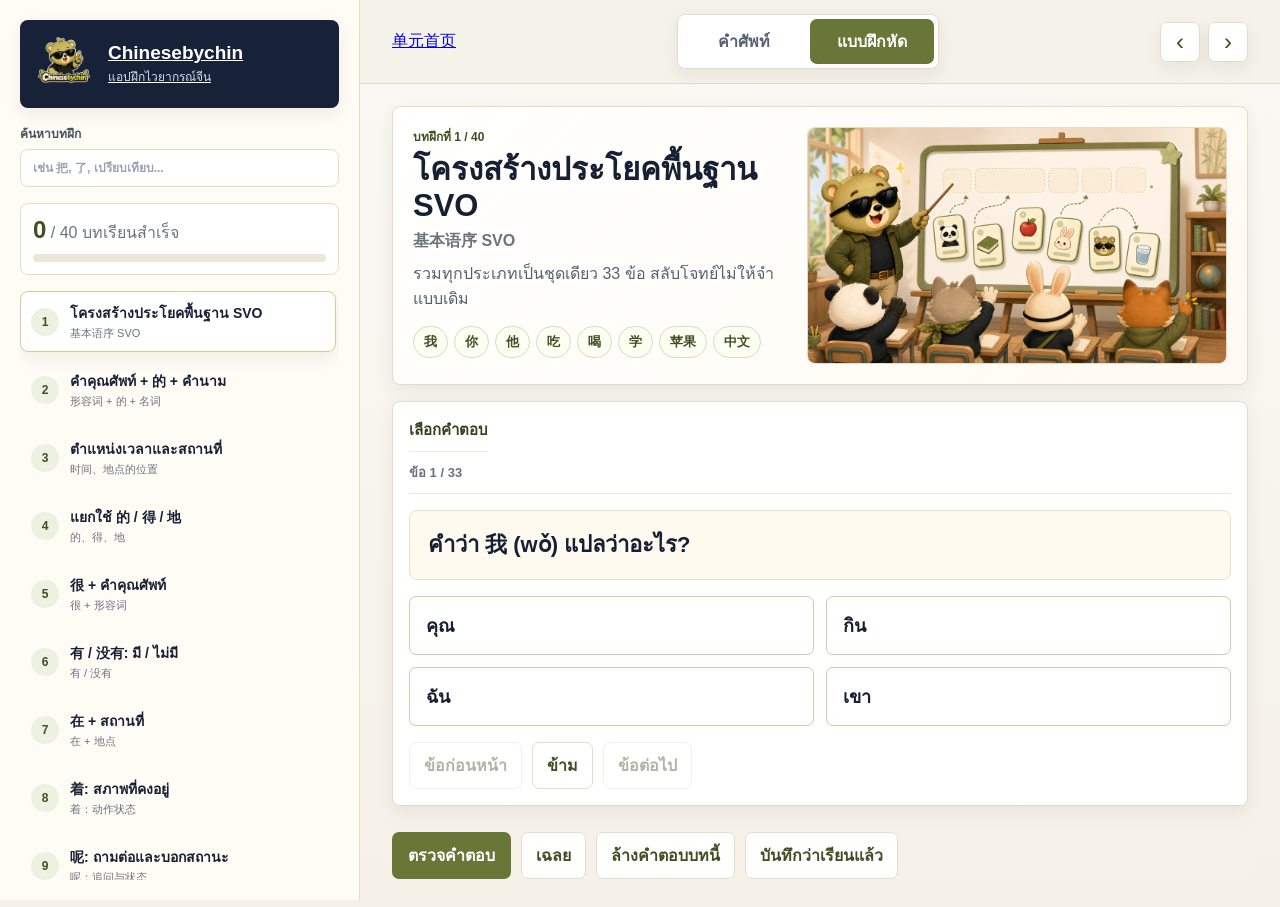
==== app.html @ 735b0dc2 "Add practice app page" ====
<!doctype html>
<html lang="th">
  <head>
    <meta charset="utf-8" />
    <meta name="viewport" content="width=device-width, initial-scale=1" />
    <title>Chinesebychin Practice App</title>
    <link rel="icon" href="data:," />
    <link rel="stylesheet" href="./styles.css" />
  </head>
  <body>
    <div class="app-shell">
      <aside class="sidebar">
        <a class="brand" href="./index.html">
          <img class="brand-logo" src="./assets/logo.png" alt="Chinesebychin logo" />
          <div>
            <h1>Chinesebychin</h1>
            <p>แอปฝึกไวยากรณ์จีน</p>
          </div>
        </a>

        <label class="search-box">
          <span>ค้นหาบทฝึก</span>
          <input id="searchInput" type="search" placeholder="เช่น 把, 了, เปรียบเทียบ..." />
        </label>

        <label class="mobile-unit-select">
          <span>เลือกไวยากรณ์</span>
          <select id="unitSelect" aria-label="เลือกบทไวยากรณ์"></select>
        </label>

        <div class="progress-panel">
          <div>
            <strong id="doneCount">0</strong>
            <span>/ 40 บทเรียนสำเร็จ</span>
          </div>
          <div class="progress-bar" aria-hidden="true">
            <span id="progressFill"></span>
          </div>
        </div>

        <nav id="unitList" class="unit-list" aria-label="รายการบทฝึก"></nav>
      </aside>

      <main class="workspace">
        <header class="topbar">
          <a class="home-link" href="./index.html">单元首页</a>
          <div class="tabs" role="tablist" aria-label="โหมดฝึก">
            <button class="tab" data-view="vocab" type="button">คำศัพท์</button>
            <button class="tab is-active" data-view="practice" type="button">แบบฝึกหัด</button>
          </div>
          <div class="toolbar">
            <button id="prevBtn" class="icon-btn" type="button" title="บทก่อนหน้า">‹</button>
            <button id="nextBtn" class="icon-btn" type="button" title="บทถัดไป">›</button>
          </div>
        </header>

        <section id="practiceView" class="view is-active" aria-label="แบบฝึกหัด">
          <div class="practice-hero">
            <div>
              <p id="unitNumber" class="eyebrow"></p>
              <h2 id="practiceTitle"></h2>
              <p id="unitChineseTitle" class="chinese-title"></p>
              <p id="practiceSubtitle" class="lesson-lead"></p>
              <div id="wordChips" class="chips"></div>
            </div>
            <img class="banner-image" src="./assets/practice-banner.png?v=20260605-1713" alt="Chinese practice illustration" />
          </div>

          <div id="practiceList" class="practice-list"></div>
          <div class="practice-actions">
            <button id="checkBtn" class="primary-btn" type="button">ตรวจคำตอบ</button>
            <button id="showAnswersBtn" class="secondary-btn" type="button">เฉลย</button>
            <button id="resetBtn" class="secondary-btn" type="button">ล้างคำตอบบทนี้</button>
            <button id="markDoneBtn" class="secondary-btn" type="button">บันทึกว่าเรียนแล้ว</button>
          </div>
        </section>

        <section id="vocabView" class="view" aria-label="คำศัพท์">
          <div class="vocab-head">
            <div>
              <p class="eyebrow">คำศัพท์ใหม่ประจำบท</p>
              <h2 id="vocabTitle"></h2>
              <p id="vocabSubtitle" class="lesson-lead"></p>
            </div>
            <img class="practice-character" src="./assets/characters.png" alt="Chinesebychin characters" />
          </div>
          <div id="vocabList" class="vocab-list"></div>
        </section>
      </main>
    </div>

    <script src="./data.js"></script>
    <script src="./app.js"></script>
  </body>
</html>
---- styles.css ----
:root {
  --ink: #172033;
  --muted: #6b7280;
  --line: #e4dccb;
  --soft-line: #efe8d9;
  --page: #f5f1e8;
  --panel: #ffffff;
  --olive: #687638;
  --olive-dark: #424d24;
  --olive-soft: #eef4dc;
  --gold: #c4932d;
  --cream: #fffaf0;
  --red: #b42318;
  --blue: #2861a8;
  --shadow-sm: 0 6px 18px rgba(43, 35, 18, 0.07);
  --shadow-md: 0 18px 42px rgba(43, 35, 18, 0.12);
}

* {
  box-sizing: border-box;
}

body {
  margin: 0;
  background:
    linear-gradient(180deg, rgba(255, 255, 255, 0.55), rgba(245, 241, 232, 0.4)),
    var(--page);
  color: var(--ink);
  font-family: Arial, "Noto Sans Thai", "PingFang SC", "Hiragino Sans GB", sans-serif;
}

button,
input,
select {
  font: inherit;
}

.app-shell {
  min-height: 100vh;
  display: grid;
  grid-template-columns: 310px minmax(0, 1fr);
}

.sidebar {
  height: 100vh;
  position: sticky;
  top: 0;
  display: flex;
  flex-direction: column;
  gap: 14px;
  padding: 16px;
  background: rgba(255, 252, 245, 0.96);
  border-right: 1px solid var(--line);
  color: var(--ink);
}

.brand {
  display: flex;
  align-items: center;
  gap: 12px;
  padding: 10px;
  border-radius: 8px;
  background: #172238;
  color: white;
  box-shadow: var(--shadow-sm);
}

.brand-logo {
  width: 56px;
  height: 56px;
  object-fit: cover;
  border-radius: 8px;
}

.brand h1 {
  margin: 0;
  font-size: 19px;
}

.brand p {
  margin: 3px 0 0;
  color: #d6dfed;
  font-size: 12px;
}

.search-box {
  display: grid;
  gap: 6px;
  color: #46505f;
  font-size: 12px;
  font-weight: 800;
}

.search-box input {
  width: 100%;
  border: 1px solid var(--line);
  border-radius: 8px;
  background: white;
  color: var(--ink);
  padding: 11px 12px;
  outline: none;
}

.search-box input:focus {
  border-color: var(--olive);
  box-shadow: 0 0 0 3px rgba(104, 118, 56, 0.16);
}

.search-box input::placeholder {
  color: #9aa3b2;
}

.mobile-unit-select {
  display: none;
}

.mobile-unit-select span {
  color: #46505f;
  font-size: 12px;
  font-weight: 800;
}

.mobile-unit-select select {
  width: 100%;
  min-height: 46px;
  border: 1px solid var(--line);
  border-radius: 8px;
  background: white;
  color: var(--ink);
  padding: 10px 38px 10px 12px;
  outline: none;
}

.mobile-unit-select select:focus {
  border-color: var(--olive);
  box-shadow: 0 0 0 3px rgba(104, 118, 56, 0.16);
}

.progress-panel {
  display: grid;
  gap: 9px;
  padding: 12px;
  border: 1px solid var(--line);
  border-radius: 8px;
  background: white;
}

.progress-panel strong {
  color: var(--olive-dark);
  font-size: 24px;
}

.progress-panel span {
  color: var(--muted);
}

.progress-bar {
  height: 8px;
  overflow: hidden;
  border-radius: 999px;
  background: #ece6d8;
}

.progress-bar span {
  display: block;
  width: 0%;
  height: 100%;
  background: linear-gradient(90deg, var(--olive), var(--gold));
  transition: width 180ms ease;
}

.unit-list {
  min-height: 0;
  overflow: auto;
  display: grid;
  gap: 7px;
  padding-right: 3px;
}

.unit-btn {
  width: 100%;
  display: grid;
  grid-template-columns: 30px minmax(0, 1fr) auto;
  align-items: center;
  gap: 9px;
  border: 1px solid transparent;
  border-radius: 8px;
  background: transparent;
  color: var(--ink);
  padding: 10px;
  text-align: left;
  cursor: pointer;
}

.unit-btn:hover {
  background: #f3efdf;
}

.unit-btn.is-active {
  border-color: #d8c99f;
  background: white;
  box-shadow: var(--shadow-sm);
}

.unit-btn .num {
  width: 28px;
  height: 28px;
  display: grid;
  place-items: center;
  border-radius: 50%;
  background: #edf1e2;
  color: var(--olive-dark);
  font-size: 12px;
  font-weight: 900;
}

.unit-btn .title {
  min-width: 0;
  display: grid;
  gap: 2px;
}

.unit-btn .title strong,
.unit-btn .title small {
  min-width: 0;
  overflow: hidden;
  text-overflow: ellipsis;
  white-space: nowrap;
}

.unit-btn .title strong {
  font-size: 14px;
}

.unit-btn .title small {
  color: var(--muted);
  font-size: 11px;
}

.unit-btn .done {
  color: var(--olive);
  font-weight: 900;
}

.workspace {
  min-width: 0;
  padding: 22px;
}

.topbar {
  position: sticky;
  top: 0;
  z-index: 3;
  display: flex;
  justify-content: space-between;
  gap: 12px;
  align-items: center;
  margin: -22px -22px 20px;
  padding: 14px 22px;
  border-bottom: 1px solid var(--line);
  background: rgba(245, 241, 232, 0.92);
  backdrop-filter: blur(10px);
}

.tabs {
  display: flex;
  gap: 4px;
  padding: 4px;
  border: 1px solid var(--line);
  border-radius: 8px;
  background: white;
  box-shadow: var(--shadow-sm);
}

.tab,
.icon-btn,
.primary-btn,
.secondary-btn,
.token,
.choice-btn {
  border: 0;
  border-radius: 7px;
  cursor: pointer;
}

.tab {
  min-width: 124px;
  padding: 10px 13px;
  background: transparent;
  color: #556070;
  font-weight: 800;
}

.tab.is-active {
  background: var(--olive);
  color: white;
}

.toolbar {
  display: flex;
  gap: 8px;
}

.icon-btn {
  width: 40px;
  height: 40px;
  background: white;
  color: var(--olive-dark);
  border: 1px solid var(--line);
  font-size: 24px;
  box-shadow: var(--shadow-sm);
}

.view {
  display: none;
  max-width: 1180px;
  margin: 0 auto;
}

.view.is-active {
  display: block;
}

.practice-hero,
.drag-head,
.vocab-head,
.practice-card,
.drag-card,
.vocab-card {
  border: 1px solid var(--line);
  border-radius: 8px;
  background: var(--panel);
  box-shadow: var(--shadow-sm);
}

.practice-hero {
  display: grid;
  grid-template-columns: minmax(0, 1fr) 340px;
  gap: 20px;
  align-items: stretch;
  margin-bottom: 16px;
  padding: 18px;
  overflow: hidden;
  background:
    linear-gradient(135deg, rgba(255, 255, 255, 0.98), rgba(255, 250, 240, 0.92)),
    white;
}

.banner-image {
  width: 100%;
  height: 100%;
  min-height: 188px;
  object-fit: cover;
  border-radius: 8px;
  border: 1px solid #e4dcc9;
}

.drag-head,
.vocab-head {
  display: grid;
  grid-template-columns: minmax(0, 1fr) 118px;
  gap: 16px;
  align-items: center;
  margin-bottom: 16px;
  padding: 18px;
}

.practice-character {
  width: 118px;
  height: 118px;
  object-fit: cover;
  object-position: center 24%;
  border-radius: 8px;
  border: 1px solid var(--line);
}

.eyebrow {
  margin: 0 0 6px;
  color: var(--olive-dark);
  font-size: 12px;
  font-weight: 900;
}

h2 {
  margin: 0;
  font-size: 31px;
  line-height: 1.15;
}

h3 {
  margin: 0 0 10px;
  font-size: 15px;
  color: #354222;
}

.chinese-title {
  margin: 8px 0 0;
  color: var(--muted);
  font-weight: 800;
}

.lesson-lead {
  max-width: 760px;
  margin: 10px 0 0;
  color: #536070;
  line-height: 1.55;
}

.chips {
  display: flex;
  flex-wrap: wrap;
  gap: 6px;
  margin-top: 14px;
}

.chip {
  border: 1px solid #d6dfbd;
  border-radius: 999px;
  background: #fbfff1;
  color: var(--olive-dark);
  padding: 6px 10px;
  font-size: 13px;
  font-weight: 900;
}

.practice-list,
.drag-list,
.vocab-list {
  display: grid;
  gap: 14px;
}

.practice-card,
.drag-card {
  padding: 16px;
}

.practice-card h3,
.drag-card h3 {
  padding-bottom: 9px;
  border-bottom: 1px solid var(--soft-line);
}

.question-group {
  display: grid;
  gap: 11px;
}

.question-row,
.choice-row {
  display: grid;
  grid-template-columns: minmax(0, 1fr) minmax(220px, 0.78fr) 76px;
  gap: 10px;
  align-items: center;
}

.question-row label,
.choice-row label {
  line-height: 1.35;
}

.question-row input {
  min-width: 0;
  border: 1px solid var(--line);
  border-radius: 7px;
  padding: 11px;
  background: #fff;
}

.question-row input:focus {
  outline: none;
  border-color: var(--olive);
  box-shadow: 0 0 0 3px rgba(104, 118, 56, 0.16);
}

.choice-options {
  display: flex;
  flex-wrap: wrap;
  gap: 8px;
}

.choice-quiz {
  display: grid;
  gap: 16px;
  min-height: 430px;
  align-content: start;
}

.choice-quiz-top {
  display: flex;
  justify-content: space-between;
  gap: 16px;
  align-items: flex-start;
  padding-bottom: 10px;
  border-bottom: 1px solid var(--soft-line);
}

.choice-count {
  margin: 0;
  color: var(--muted);
  font-size: 13px;
  font-weight: 800;
}

.choice-question {
  padding: 18px;
  border-radius: 8px;
  background: var(--cream);
  border: 1px solid #eadfca;
  font-size: 22px;
  font-weight: 900;
  line-height: 1.45;
}

.choice-options-stacked {
  display: grid;
  grid-template-columns: repeat(2, minmax(0, 1fr));
  gap: 12px;
}

.choice-options-stacked .choice-btn {
  min-height: 56px;
  justify-content: flex-start;
  text-align: left;
  padding: 14px 16px;
  font-size: 18px;
}

.input-quiz input {
  width: 100%;
  min-height: 54px;
  border: 1px solid var(--line);
  border-radius: 7px;
  padding: 12px 14px;
  background: #fff;
  font-size: 18px;
}

.input-quiz input:focus {
  outline: none;
  border-color: var(--olive);
  box-shadow: 0 0 0 3px rgba(104, 118, 56, 0.16);
}

.input-tools {
  display: flex;
  flex-wrap: wrap;
  gap: 10px;
  align-items: center;
}

.hint-text,
.feedback-text {
  display: none;
  margin: 0;
  border-radius: 7px;
  padding: 10px 12px;
  font-size: 14px;
  line-height: 1.45;
}

.hint-text.is-visible,
.feedback-text.is-visible {
  display: block;
}

.hint-text {
  border: 1px solid #d8c99f;
  background: #fffaf0;
  color: #6f4d0b;
}

.feedback-text.ok {
  border: 1px solid #bddfc5;
  background: #e8f5e9;
  color: #1f7a38;
}

.feedback-text.no {
  border: 1px solid #f0c4c0;
  background: #fff1f0;
  color: var(--red);
}

.choice-pager {
  display: flex;
  flex-wrap: wrap;
  gap: 10px;
}

.choice-pager button:disabled {
  opacity: 0.42;
  cursor: not-allowed;
}

.choice-btn {
  display: flex;
  align-items: center;
  min-height: 38px;
  padding: 8px 12px;
  border: 1px solid #d4c8aa;
  background: white;
  color: var(--ink);
  font-weight: 800;
}

.choice-btn:hover {
  background: #fffaf0;
}

.choice-btn.is-selected {
  background: var(--olive-soft);
  border-color: var(--olive);
  color: var(--olive-dark);
  box-shadow: inset 0 0 0 2px rgba(104, 118, 56, 0.2);
}

.result,
.drag-result {
  min-height: 30px;
  display: grid;
  place-items: center;
  border-radius: 7px;
  font-size: 12px;
  font-weight: 900;
}

.result.ok,
.drag-result.ok {
  background: #e8f5e9;
  color: #1f7a38;
  padding: 4px 10px;
}

.result.no,
.drag-result.no {
  background: #fff1f0;
  color: var(--red);
  padding: 4px 10px;
}

.answer {
  display: none;
  grid-column: 2 / -1;
  color: #8b6418;
  font-size: 13px;
}

.answer.is-visible {
  display: block;
}

.practice-actions {
  position: sticky;
  bottom: 0;
  display: flex;
  flex-wrap: wrap;
  gap: 10px;
  margin: 16px -4px -4px;
  padding: 10px 4px 4px;
  background: linear-gradient(180deg, rgba(245, 241, 232, 0), rgba(245, 241, 232, 0.96) 28%);
}

.primary-btn {
  background: var(--olive);
  color: white;
  padding: 11px 16px;
  font-weight: 900;
}

.secondary-btn {
  background: white;
  color: var(--olive-dark);
  border: 1px solid var(--line);
  padding: 10px 14px;
  font-weight: 900;
}

.vocab-list {
  grid-template-columns: repeat(auto-fill, minmax(260px, 1fr));
}

.vocab-card {
  display: grid;
  grid-template-columns: auto minmax(0, 1fr);
  gap: 8px 12px;
  align-items: center;
  padding: 14px;
}

.vocab-word {
  grid-row: span 2;
  min-width: 58px;
  min-height: 58px;
  display: grid;
  place-items: center;
  border-radius: 8px;
  background: var(--olive-soft);
  color: var(--olive-dark);
  border: 1px solid #d6dfbd;
  font-size: 28px;
  font-weight: 900;
  padding: 0;
  position: relative;
}

.vocab-pinyin {
  color: var(--blue);
  font-weight: 900;
}

.vocab-tone {
  color: var(--muted);
  font-size: 12px;
}

.vocab-thai {
  grid-column: 2;
  color: #3f4757;
  line-height: 1.4;
}

.drag-card-head {
  display: flex;
  justify-content: space-between;
  gap: 12px;
  align-items: flex-start;
  margin-bottom: 12px;
}

.drag-hint {
  margin: 0;
  color: var(--muted);
  font-size: 13px;
}

.drop-zone,
.token-bank {
  min-height: 58px;
  display: flex;
  flex-wrap: wrap;
  gap: 8px;
  align-items: center;
  padding: 10px;
  border-radius: 8px;
}

.drop-zone {
  margin-bottom: 10px;
  border: 2px dashed #c8b98f;
  background: #fffdf7;
}

.drop-zone:empty::before {
  content: "วางคำตอบที่นี่";
  color: #a29370;
  font-weight: 800;
}

.token-bank {
  border: 1px solid #e1d7bf;
  background: var(--paper);
}

.drop-zone.is-over,
.token-bank.is-over {
  outline: 3px solid rgba(104, 118, 56, 0.22);
}

.token {
  min-width: 42px;
  min-height: 40px;
  padding: 8px 12px;
  background: white;
  border: 1px solid #cfc3a7;
  color: #172033;
  font-size: 20px;
  font-weight: 900;
  box-shadow: 0 4px 10px rgba(46, 38, 18, 0.08);
  touch-action: manipulation;
}

.token.is-dragging {
  opacity: 0.55;
}

.drag-answer {
  margin: 10px 0 0;
}

/* Score page */
#practiceView.is-score .practice-hero,
#practiceView.is-score .practice-actions {
  display: none;
}

.score-card {
  padding: 32px 24px;
  display: flex;
  flex-direction: column;
  align-items: center;
  gap: 24px;
  text-align: center;
}

.score-header h3 {
  font-size: 22px;
  margin: 0 0 6px;
  padding-bottom: 0;
  border-bottom: none;
  font-weight: 900;
}

.score-subtitle {
  margin: 0;
  color: var(--muted);
  font-size: 14px;
}

.score-circle-wrap {
  padding: 4px 0;
}

.score-percent-box {
  width: 130px;
  height: 130px;
  border-radius: 50%;
  display: flex;
  flex-direction: column;
  align-items: center;
  justify-content: center;
  border: 6px solid;
}

.score-percent-box.score-great {
  background: #e8f5e9;
  border-color: #1f7a38;
}

.score-percent-box.score-good {
  background: var(--olive-soft);
  border-color: var(--olive);
}

.score-percent-box.score-ok {
  background: #fff8e1;
  border-color: var(--gold);
}

.score-percent-box.score-poor {
  background: #fff1f0;
  border-color: var(--red);
}

.score-pct {
  font-size: 34px;
  font-weight: 900;
  line-height: 1;
  color: var(--ink);
}

.score-pct-label {
  font-size: 11px;
  color: var(--muted);
  font-weight: 800;
  margin-top: 3px;
}

.score-stats {
  display: flex;
  gap: 12px;
  justify-content: center;
  flex-wrap: wrap;
}

.score-stat {
  display: flex;
  flex-direction: column;
  align-items: center;
  gap: 4px;
  min-width: 84px;
  padding: 14px 18px;
  border-radius: 8px;
  border: 1px solid var(--line);
  background: white;
}

.score-num {
  font-size: 30px;
  font-weight: 900;
}

.score-stat.correct .score-num { color: #1f7a38; }
.score-stat.skipped .score-num { color: var(--gold); }
.score-stat.missed .score-num { color: var(--muted); }

.score-lbl {
  font-size: 12px;
  color: var(--muted);
  font-weight: 800;
}

.score-footer {
  display: flex;
  gap: 12px;
  flex-wrap: wrap;
  justify-content: center;
}

@media (min-width: 1200px) {
  .choice-quiz {
    min-height: 470px;
  }

  .app-shell {
    grid-template-columns: 360px minmax(0, 1fr);
  }

  .sidebar {
    padding: 20px;
    gap: 16px;
  }

  .brand {
    padding: 12px;
  }

  .brand-logo {
    width: 64px;
    height: 64px;
  }

  .workspace {
    padding: 24px 32px 28px;
  }

  .topbar {
    margin: -24px -32px 22px;
    padding: 14px 32px;
  }

  .view {
    max-width: 1320px;
  }

  .practice-hero {
    grid-template-columns: minmax(0, 1fr) 420px;
    padding: 20px;
  }

  .banner-image {
    min-height: 210px;
  }

  .practice-list {
    grid-template-columns: repeat(2, minmax(0, 1fr));
    align-items: start;
  }

  .practice-card {
    min-height: 100%;
  }

  .practice-card.is-wide {
    grid-column: span 2;
  }

  .question-row,
  .choice-row {
    grid-template-columns: minmax(0, 1fr) minmax(260px, 0.82fr) 74px;
  }

  .vocab-list {
    grid-template-columns: repeat(3, minmax(0, 1fr));
  }

  .drag-list {
    grid-template-columns: repeat(2, minmax(0, 1fr));
    align-items: start;
  }

  .drag-head,
  .vocab-head {
    grid-template-columns: minmax(0, 1fr) 144px;
  }

  .practice-character {
    width: 144px;
    height: 144px;
  }
}

@media (max-width: 940px) {
  .app-shell {
    grid-template-columns: 1fr;
  }

  .sidebar {
    position: static;
    height: auto;
    border-right: 0;
    border-bottom: 1px solid var(--line);
  }

  .mobile-unit-select {
    display: grid;
    gap: 6px;
  }

  .unit-list {
    display: none;
  }

  .workspace {
    padding: 16px;
  }

  .topbar {
    margin: -16px -16px 16px;
    padding: 10px 16px;
    align-items: stretch;
  }

  .tabs {
    min-width: 0;
    flex: 1;
  }

  .tab {
    min-width: 0;
    flex: 1;
    padding: 9px 6px;
    font-size: 14px;
  }

  .practice-hero,
  .drag-head,
  .vocab-head,
  .question-row,
  .choice-row {
    grid-template-columns: 1fr;
  }

  .banner-image {
    max-height: 180px;
  }

  .practice-character {
    display: none;
  }

  .answer {
    grid-column: auto;
  }

  .choice-options-stacked {
    grid-template-columns: 1fr;
  }

  .choice-question {
    font-size: 18px;
    padding: 14px;
  }

  .choice-quiz {
    min-height: 360px;
  }

  .practice-actions {
    position: static;
    margin: 16px 0 0;
    padding: 0;
    background: transparent;
  }

  h2 {
    font-size: 24px;
  }
}
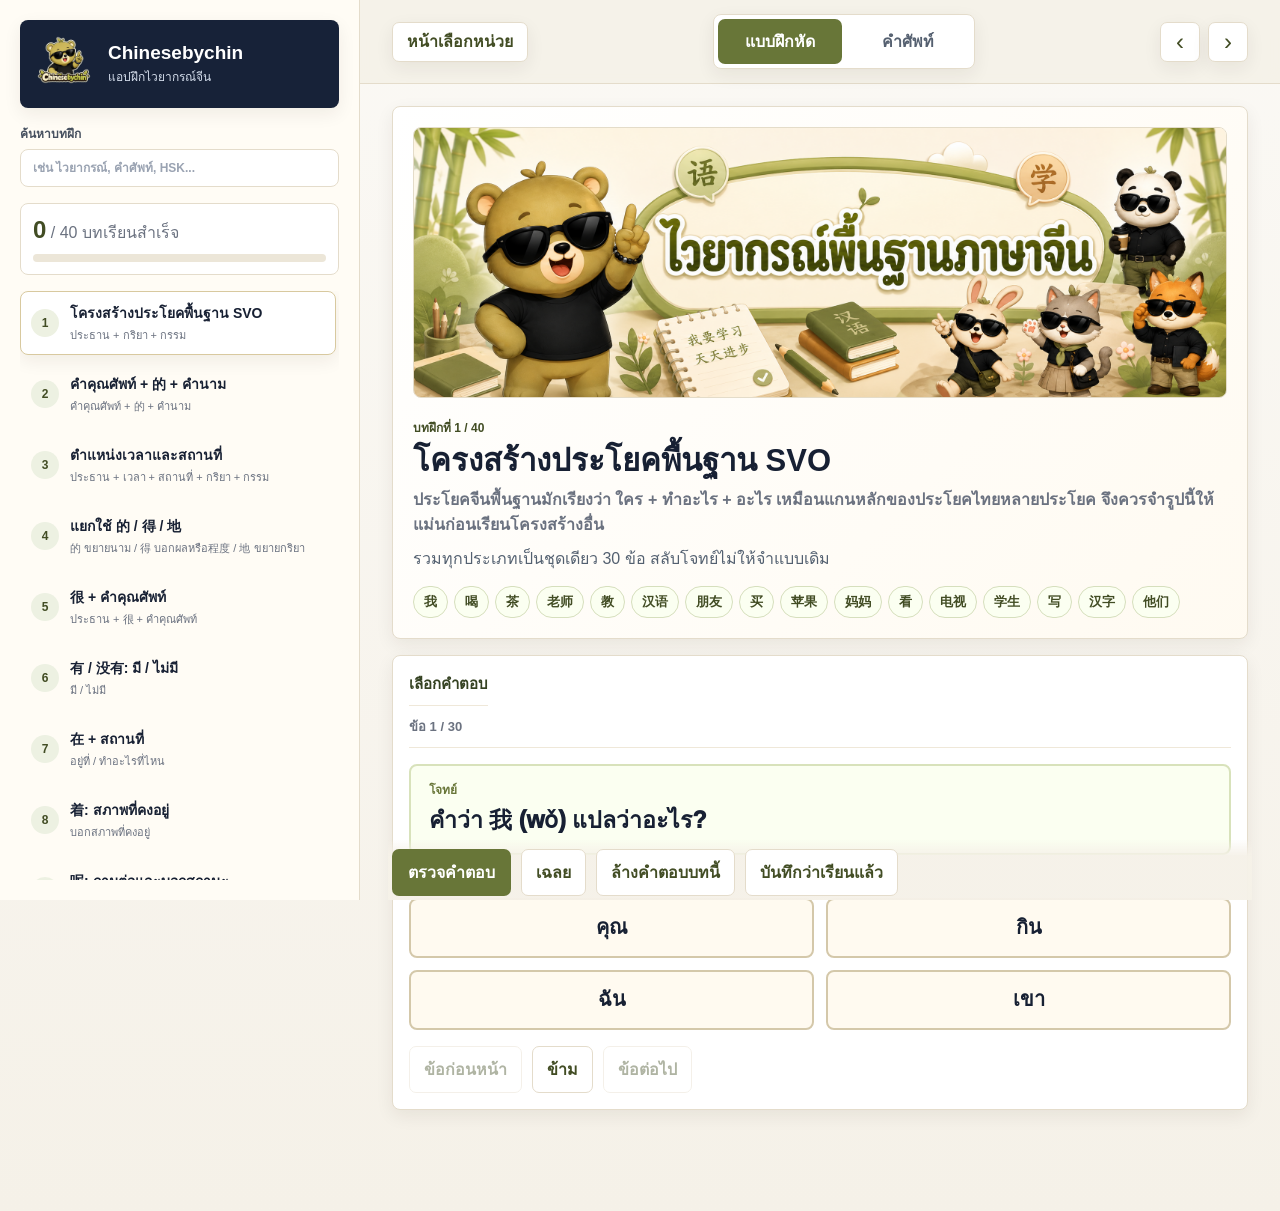
==== commit e4258298: "Add files via upload" ====
--- a/app.html
+++ b/app.html
@@ -5,12 +5,12 @@
     <meta name="viewport" content="width=device-width, initial-scale=1" />
     <title>Chinesebychin Practice App</title>
     <link rel="icon" href="data:," />
-    <link rel="stylesheet" href="./styles.css" />
+    <link rel="stylesheet" href="./styles.css?v=monthly-checkin-home-hsk-20260606" />
   </head>
   <body>
     <div class="app-shell">
       <aside class="sidebar">
-        <a class="brand" href="./index.html">
+        <a class="brand" href="./index.html?v=hsk-separated-20260606">
           <img class="brand-logo" src="./assets/logo.png" alt="Chinesebychin logo" />
           <div>
             <h1>Chinesebychin</h1>
@@ -20,7 +20,7 @@
 
         <label class="search-box">
           <span>ค้นหาบทฝึก</span>
-          <input id="searchInput" type="search" placeholder="เช่น 把, 了, เปรียบเทียบ..." />
+          <input id="searchInput" type="search" placeholder="เช่น ไวยากรณ์, คำศัพท์, HSK..." />
         </label>
 
         <label class="mobile-unit-select">
@@ -43,10 +43,10 @@
 
       <main class="workspace">
         <header class="topbar">
-          <a class="home-link" href="./index.html">单元首页</a>
+          <a class="home-link" href="./index.html?v=hsk-separated-20260606">หน้าเลือกหน่วย</a>
           <div class="tabs" role="tablist" aria-label="โหมดฝึก">
+            <button class="tab is-active" data-view="practice" type="button">แบบฝึกหัด</button>
             <button class="tab" data-view="vocab" type="button">คำศัพท์</button>
-            <button class="tab is-active" data-view="practice" type="button">แบบฝึกหัด</button>
           </div>
           <div class="toolbar">
             <button id="prevBtn" class="icon-btn" type="button" title="บทก่อนหน้า">‹</button>
@@ -86,10 +86,66 @@
           </div>
           <div id="vocabList" class="vocab-list"></div>
         </section>
+
+        <section id="wordbankView" class="view" aria-label="ท่องคำศัพท์">
+          <div class="vocab-head">
+            <div>
+              <p class="eyebrow">คลังคำศัพท์ HSK 1-2</p>
+              <h2>ท่องคำศัพท์</h2>
+              <p id="wordbankSubtitle" class="lesson-lead"></p>
+            </div>
+            <img class="practice-character" src="./assets/characters.png" alt="Chinesebychin characters" />
+          </div>
+          <div id="wordbankLanding" class="wordbank-landing wordbank-home-notice" aria-label="เลือกชุดคำศัพท์จากหน้าหลัก">
+            <strong>เลือก HSK จากหน้าหลัก</strong>
+            <p>HSK 1 และ HSK 2 อยู่บนหน้าเลือกหน่วยแล้ว กดกลับหน้าหลักเพื่อเลือกชุดคำศัพท์</p>
+            <a class="secondary-btn" href="./index.html?v=hsk-separated-20260606">กลับหน้าหลัก</a>
+          </div>
+          <div id="wordbankStudy" class="wordbank-study is-hidden">
+            <a id="wordbankBackBtn" class="secondary-btn wordbank-back" href="./index.html?v=hsk-separated-20260606">กลับหน้าหลัก</a>
+            <div class="daily-word-panel">
+              <div>
+                <p class="eyebrow">คำศัพท์ประจำวัน</p>
+                <h3>ท่องคำศัพท์วันนี้</h3>
+                <p id="dailyWordStatus" class="lesson-lead"></p>
+              </div>
+              <div id="dailyQuiz" class="daily-quiz"></div>
+            </div>
+            <div class="wordbank-tools">
+              <label class="word-search">
+                <span>ค้นหาคำศัพท์</span>
+                <input id="wordSearchInput" type="search" placeholder="เช่น ความหมาย, พินอิน..." />
+              </label>
+            </div>
+            <div id="wordDetail" class="word-detail is-empty"></div>
+            <div id="wordbankList" class="wordbank-list"></div>
+          </div>
+        </section>
+
+        <section id="checkinView" class="view" aria-label="เช็กอินประจำวัน">
+          <div class="checkin-panel">
+            <div>
+              <p class="eyebrow">การเรียนประจำวัน</p>
+              <h2>เช็กอินประจำวัน</h2>
+              <p id="checkinSubtitle" class="lesson-lead"></p>
+            </div>
+            <div class="checkin-card">
+              <span id="checkinToday" class="checkin-date"></span>
+              <strong id="checkinStreak">0 วัน</strong>
+              <span>เรียนต่อเนื่อง</span>
+            </div>
+          </div>
+          <div class="checkin-month-nav" aria-label="เลือกเดือนในปี 2026">
+            <button id="prevCheckinMonthBtn" class="secondary-btn" type="button">เดือนก่อน</button>
+            <strong id="checkinMonthTitle">2026</strong>
+            <button id="nextCheckinMonthBtn" class="secondary-btn" type="button">เดือนถัดไป</button>
+          </div>
+          <div id="checkinGrid" class="checkin-grid" aria-label="ปฏิทินเช็กอินปี 2026"></div>
+        </section>
       </main>
     </div>
 
-    <script src="./data.js"></script>
-    <script src="./app.js"></script>
+    <script src="./data.js?v=monthly-checkin-home-hsk-20260606"></script>
+    <script src="./app.js?v=monthly-checkin-home-hsk-20260606"></script>
   </body>
 </html>
--- a/styles.css
+++ b/styles.css
@@ -41,6 +41,145 @@
   grid-template-columns: 310px minmax(0, 1fr);
 }
 
+.hsk-shell {
+  min-height: 100vh;
+  display: grid;
+  grid-template-rows: auto 1fr;
+}
+
+.hsk-topbar {
+  position: sticky;
+  top: 0;
+  z-index: 20;
+  display: grid;
+  grid-template-columns: minmax(220px, 1fr) auto;
+  gap: 12px;
+  align-items: center;
+  padding: 12px clamp(14px, 3vw, 32px);
+  border-bottom: 1px solid var(--line);
+  background: rgba(255, 250, 240, 0.94);
+  backdrop-filter: blur(14px);
+}
+
+.hsk-brand {
+  width: fit-content;
+}
+
+.hsk-level-switch {
+  display: flex;
+  gap: 8px;
+  align-items: center;
+}
+
+.hsk-level-switch a {
+  min-height: 42px;
+  display: inline-flex;
+  align-items: center;
+  justify-content: center;
+  border: 1px solid var(--line);
+  border-radius: 8px;
+  background: white;
+  color: var(--olive-dark);
+  padding: 0 14px;
+  font-weight: 900;
+  text-decoration: none;
+}
+
+.hsk-level-switch a.is-active {
+  background: var(--olive);
+  color: white;
+  border-color: var(--olive);
+}
+
+.hsk-workspace {
+  width: min(1360px, calc(100% - 28px));
+  margin: 0 auto;
+  padding: 18px 0 42px;
+}
+
+.hsk-content-layout {
+  display: grid;
+  grid-template-columns: minmax(0, 1fr) 370px;
+  gap: 18px;
+  align-items: start;
+}
+
+.hsk-main-column {
+  min-width: 0;
+}
+
+.hsk-checkin-sidebar {
+  position: sticky;
+  top: 92px;
+  display: grid;
+  gap: 12px;
+}
+
+.hsk-hero {
+  overflow: hidden;
+  border: 1px solid var(--line);
+  border-radius: 8px;
+  background: white;
+  box-shadow: var(--shadow-sm);
+  margin-bottom: 16px;
+}
+
+.hsk-hero img {
+  width: 100%;
+  min-height: 230px;
+  display: block;
+  object-fit: cover;
+}
+
+.hsk-checkin-sidebar .checkin-panel {
+  grid-template-columns: 1fr;
+  margin-bottom: 0;
+  padding: 16px;
+}
+
+.hsk-checkin-sidebar .checkin-panel h2 {
+  font-size: 24px;
+}
+
+.hsk-checkin-sidebar .checkin-card {
+  grid-template-columns: minmax(0, 1fr);
+}
+
+.hsk-checkin-sidebar .checkin-card strong {
+  font-size: 30px;
+}
+
+.hsk-checkin-sidebar .checkin-month-nav {
+  margin-bottom: 0;
+}
+
+.hsk-checkin-sidebar .checkin-month-nav strong {
+  font-size: 16px;
+}
+
+.hsk-checkin-sidebar .checkin-month-nav .secondary-btn {
+  padding: 8px 10px;
+  font-size: 13px;
+}
+
+.hsk-checkin-sidebar .checkin-grid {
+  grid-template-columns: 1fr;
+}
+
+.hsk-checkin-sidebar .checkin-month {
+  padding: 12px;
+}
+
+.hsk-checkin-sidebar .calendar-weekdays,
+.hsk-checkin-sidebar .calendar-days {
+  gap: 5px;
+}
+
+.hsk-checkin-sidebar .calendar-day {
+  min-height: 34px;
+  font-size: 12px;
+}
+
 .sidebar {
   height: 100vh;
   position: sticky;
@@ -62,6 +201,7 @@
   border-radius: 8px;
   background: #172238;
   color: white;
+  text-decoration: none;
   box-shadow: var(--shadow-sm);
 }
 
@@ -270,6 +410,22 @@
   border-radius: 8px;
   background: white;
   box-shadow: var(--shadow-sm);
+}
+
+.home-link {
+  min-height: 40px;
+  display: inline-flex;
+  align-items: center;
+  justify-content: center;
+  padding: 0 14px;
+  border: 1px solid var(--line);
+  border-radius: 7px;
+  background: white;
+  color: var(--olive-dark);
+  font-weight: 900;
+  box-shadow: var(--shadow-sm);
+  text-decoration: none;
+  white-space: nowrap;
 }
 
 .tab,
@@ -335,7 +491,7 @@
 
 .practice-hero {
   display: grid;
-  grid-template-columns: minmax(0, 1fr) 340px;
+  grid-template-columns: 1fr;
   gap: 20px;
   align-items: stretch;
   margin-bottom: 16px;
@@ -348,11 +504,12 @@
 
 .banner-image {
   width: 100%;
-  height: 100%;
-  min-height: 188px;
+  height: auto;
+  aspect-ratio: 3 / 1;
   object-fit: cover;
   border-radius: 8px;
   border: 1px solid #e4dcc9;
+  order: -1;
 }
 
 .drag-head,
@@ -503,13 +660,33 @@
 }
 
 .choice-question {
-  padding: 18px;
-  border-radius: 8px;
-  background: var(--cream);
-  border: 1px solid #eadfca;
+  padding: 16px 18px;
+  border-radius: 8px;
+  background: #fbfff1;
+  border: 2px solid #d8e2bb;
   font-size: 22px;
   font-weight: 900;
   line-height: 1.45;
+}
+
+.choice-question span,
+.practice-options-label {
+  display: block;
+  color: var(--olive);
+  font-size: 12px;
+  font-weight: 900;
+}
+
+.choice-question p {
+  margin: 6px 0 0;
+  color: var(--ink);
+  font-size: 23px;
+  font-weight: 950;
+  line-height: 1.38;
+}
+
+.practice-options-label {
+  margin-bottom: -8px;
 }
 
 .choice-options-stacked {
@@ -519,11 +696,15 @@
 }
 
 .choice-options-stacked .choice-btn {
-  min-height: 56px;
-  justify-content: flex-start;
-  text-align: left;
-  padding: 14px 16px;
-  font-size: 18px;
+  min-height: 60px;
+  justify-content: center;
+  text-align: center;
+  padding: 14px 18px;
+  border-width: 2px;
+  border-radius: 8px;
+  background: #fffaf0;
+  font-size: 20px;
+  line-height: 1.25;
 }
 
 .input-quiz input {
@@ -605,7 +786,9 @@
 }
 
 .choice-btn:hover {
-  background: #fffaf0;
+  background: var(--olive-soft);
+  border-color: var(--olive);
+  transform: translateY(-1px);
 }
 
 .choice-btn.is-selected {
@@ -680,6 +863,544 @@
   grid-template-columns: repeat(auto-fill, minmax(260px, 1fr));
 }
 
+.wordbank-tools {
+  display: grid;
+  grid-template-columns: minmax(240px, 1fr);
+  gap: 12px;
+  align-items: end;
+  margin-bottom: 14px;
+}
+
+.is-hidden {
+  display: none !important;
+}
+
+.wordbank-landing {
+  display: grid;
+  gap: 16px;
+}
+
+.wordbank-home-notice {
+  border: 1px solid var(--line);
+  border-radius: 8px;
+  background: white;
+  padding: 18px;
+  box-shadow: var(--shadow-sm);
+}
+
+.wordbank-home-notice strong {
+  color: var(--olive-dark);
+  font-size: 22px;
+  line-height: 1.2;
+}
+
+.wordbank-home-notice p {
+  margin: 0;
+  color: var(--muted);
+  line-height: 1.6;
+}
+
+.wordbank-home-notice .secondary-btn {
+  width: fit-content;
+}
+
+.wordbank-study {
+  display: grid;
+  gap: 14px;
+}
+
+.wordbank-back {
+  justify-self: start;
+}
+
+.daily-word-panel,
+.word-detail {
+  display: grid;
+  gap: 14px;
+  border: 1px solid var(--line);
+  border-radius: 8px;
+  background: white;
+  padding: 16px;
+  box-shadow: var(--shadow-sm);
+  margin-bottom: 14px;
+}
+
+.daily-word-panel {
+  grid-template-columns: minmax(0, 0.8fr) minmax(280px, 1.2fr);
+  align-items: start;
+}
+
+.daily-quiz {
+  display: grid;
+  gap: 14px;
+}
+
+.daily-quiz-head,
+.word-detail-head {
+  display: flex;
+  flex-wrap: wrap;
+  gap: 8px 12px;
+  align-items: baseline;
+}
+
+.daily-quiz-head {
+  display: grid;
+  grid-template-columns: repeat(2, minmax(0, 1fr));
+  gap: 10px;
+}
+
+.daily-stat-card {
+  display: grid;
+  gap: 4px;
+  align-content: center;
+  min-height: 74px;
+  border: 1px solid #e5d9bd;
+  border-radius: 8px;
+  background: #fffaf0;
+  padding: 12px;
+}
+
+.daily-label {
+  color: var(--muted);
+  font-size: 12px;
+  font-weight: 900;
+}
+
+.daily-quiz-head strong,
+.word-detail-head strong {
+  color: var(--olive-dark);
+  font-size: 26px;
+  line-height: 1.1;
+}
+
+.daily-stat-card small,
+.word-detail-head span {
+  color: var(--blue);
+  font-weight: 900;
+  line-height: 1.3;
+}
+
+.word-detail-head em {
+  color: var(--gold);
+  font-style: normal;
+  font-weight: 900;
+}
+
+.daily-question {
+  border: 2px solid #d8e2bb;
+  border-radius: 8px;
+  background: #fbfff0;
+  padding: 14px 16px;
+}
+
+.daily-question span,
+.daily-options-label {
+  display: block;
+  color: var(--olive);
+  font-size: 12px;
+  font-weight: 900;
+}
+
+.daily-question p {
+  margin: 6px 0 0;
+  color: var(--ink);
+  font-size: 22px;
+  font-weight: 950;
+  line-height: 1.35;
+}
+
+.daily-options-label {
+  margin-bottom: -6px;
+}
+
+.daily-options {
+  display: grid;
+  grid-template-columns: repeat(2, minmax(0, 1fr));
+  gap: 10px;
+}
+
+.daily-option {
+  min-height: 56px;
+  border: 2px solid #d4c8aa;
+  border-radius: 7px;
+  background: #fffaf0;
+  color: var(--ink);
+  padding: 12px 14px;
+  text-align: center;
+  font-size: 20px;
+  font-weight: 900;
+  line-height: 1.2;
+  cursor: pointer;
+}
+
+.daily-option:hover {
+  background: var(--olive-soft);
+  border-color: var(--olive);
+  transform: translateY(-1px);
+}
+
+.memory-progress {
+  display: grid;
+  gap: 7px;
+}
+
+.memory-progress > div:first-child {
+  display: flex;
+  justify-content: space-between;
+  gap: 10px;
+  align-items: center;
+  color: #46505f;
+  font-size: 13px;
+  font-weight: 900;
+}
+
+.memory-progress strong {
+  color: var(--olive-dark);
+  font-size: 18px;
+}
+
+.memory-bar {
+  height: 9px;
+  overflow: hidden;
+  border-radius: 999px;
+  background: #e7dfcf;
+}
+
+.memory-bar span {
+  display: block;
+  height: 100%;
+  border-radius: inherit;
+  background: linear-gradient(90deg, var(--olive), #d39b22);
+}
+
+.memory-progress.is-detail {
+  border: 1px solid #d8e2bb;
+  border-radius: 8px;
+  background: #fbfff1;
+  padding: 10px 12px;
+}
+
+.daily-feedback {
+  min-height: 24px;
+  margin: 0;
+  font-weight: 900;
+}
+
+.daily-feedback.ok {
+  color: #1f7a38;
+}
+
+.daily-feedback.no {
+  color: var(--red);
+}
+
+.daily-finished {
+  display: grid;
+  gap: 4px;
+  border: 1px solid #bddfc5;
+  border-radius: 8px;
+  background: #e8f5e9;
+  padding: 14px;
+  color: #1f7a38;
+}
+
+.word-detail.is-empty {
+  color: var(--muted);
+}
+
+.word-explain,
+.word-note {
+  margin: 0;
+  color: #3f4757;
+  line-height: 1.55;
+}
+
+.word-examples {
+  display: grid;
+  gap: 8px;
+}
+
+.word-examples div {
+  border: 1px solid var(--soft-line);
+  border-radius: 8px;
+  background: var(--cream);
+  padding: 10px 12px;
+}
+
+.word-examples span {
+  color: var(--muted);
+  font-size: 12px;
+  font-weight: 900;
+}
+
+.word-examples p {
+  margin: 4px 0 0;
+  color: var(--olive-dark);
+  font-size: 18px;
+  font-weight: 900;
+}
+
+.word-examples small,
+.word-examples em {
+  display: block;
+  margin-top: 4px;
+  color: #59616f;
+  font-style: normal;
+  line-height: 1.45;
+}
+
+.word-examples small {
+  color: var(--blue);
+  font-weight: 800;
+}
+
+.word-search {
+  display: grid;
+  gap: 6px;
+  color: #46505f;
+  font-size: 12px;
+  font-weight: 900;
+}
+
+.word-search input {
+  min-height: 44px;
+  border: 1px solid var(--line);
+  border-radius: 8px;
+  padding: 10px 12px;
+  outline: none;
+}
+
+.word-search input:focus {
+  border-color: var(--olive);
+  box-shadow: 0 0 0 3px rgba(104, 118, 56, 0.16);
+}
+
+.level-filter {
+  display: flex;
+  gap: 6px;
+  padding: 4px;
+  border: 1px solid var(--line);
+  border-radius: 8px;
+  background: white;
+}
+
+.level-btn {
+  min-height: 36px;
+  border: 0;
+  border-radius: 7px;
+  background: transparent;
+  color: var(--olive-dark);
+  padding: 0 12px;
+  font-weight: 900;
+  cursor: pointer;
+}
+
+.level-btn.is-active {
+  background: var(--olive);
+  color: white;
+}
+
+.wordbank-list {
+  display: grid;
+  grid-template-columns: repeat(auto-fill, minmax(190px, 1fr));
+  gap: 12px;
+}
+
+.word-card {
+  min-height: 185px;
+  display: grid;
+  gap: 10px;
+  align-content: start;
+  border: 1px solid var(--line);
+  border-radius: 8px;
+  background: white;
+  padding: 14px;
+  box-shadow: var(--shadow-sm);
+}
+
+.word-card:focus,
+.word-card:hover {
+  border-color: #c8b98f;
+  box-shadow: var(--shadow-md);
+}
+
+.word-card.is-selected {
+  border-color: var(--olive);
+  background: #fbfff1;
+}
+
+.word-main {
+  color: var(--olive-dark);
+  font-size: 34px;
+  font-weight: 900;
+  line-height: 1.1;
+}
+
+.word-meta {
+  display: flex;
+  justify-content: space-between;
+  gap: 8px;
+  color: var(--blue);
+  font-size: 13px;
+}
+
+.word-meta span {
+  color: var(--gold);
+  font-weight: 900;
+}
+
+.word-card p {
+  margin: 0;
+  color: #3f4757;
+  line-height: 1.45;
+}
+
+.word-card .memory-progress {
+  margin-top: auto;
+}
+
+.memory-progress.is-compact > div:first-child {
+  font-size: 12px;
+}
+
+.memory-progress.is-compact strong {
+  font-size: 15px;
+}
+
+.checkin-panel {
+  display: grid;
+  grid-template-columns: minmax(0, 1fr) 240px;
+  gap: 16px;
+  align-items: stretch;
+  border: 1px solid var(--line);
+  border-radius: 8px;
+  background: white;
+  padding: 20px;
+  box-shadow: var(--shadow-sm);
+  margin-bottom: 16px;
+}
+
+.checkin-card {
+  display: grid;
+  gap: 8px;
+  align-content: center;
+  justify-items: start;
+  border-radius: 8px;
+  background: var(--olive-soft);
+  border: 1px solid #d6dfbd;
+  padding: 16px;
+}
+
+.checkin-date {
+  color: var(--muted);
+  font-size: 13px;
+  font-weight: 900;
+}
+
+.checkin-card strong {
+  color: var(--olive-dark);
+  font-size: 34px;
+  line-height: 1;
+}
+
+.checkin-card button:disabled {
+  opacity: 0.58;
+  cursor: not-allowed;
+}
+
+.checkin-month-nav {
+  display: flex;
+  align-items: center;
+  justify-content: space-between;
+  gap: 12px;
+  border: 1px solid var(--line);
+  border-radius: 8px;
+  background: white;
+  padding: 12px;
+  box-shadow: var(--shadow-sm);
+  margin-bottom: 14px;
+}
+
+.checkin-month-nav strong {
+  color: var(--olive-dark);
+  font-size: 20px;
+  line-height: 1.2;
+  text-align: center;
+}
+
+.checkin-month-nav button:disabled {
+  opacity: 0.48;
+  cursor: not-allowed;
+}
+
+.checkin-grid {
+  display: grid;
+  grid-template-columns: minmax(280px, 520px);
+  justify-content: center;
+  gap: 14px;
+}
+
+.checkin-month {
+  border: 1px solid var(--line);
+  border-radius: 8px;
+  background: white;
+  padding: 14px;
+  box-shadow: var(--shadow-sm);
+}
+
+.checkin-month h3 {
+  margin: 0 0 12px;
+  color: var(--olive-dark);
+  font-size: 18px;
+  line-height: 1.2;
+}
+
+.calendar-weekdays,
+.calendar-days {
+  display: grid;
+  grid-template-columns: repeat(7, minmax(0, 1fr));
+  gap: 6px;
+}
+
+.calendar-weekdays {
+  margin-bottom: 6px;
+}
+
+.calendar-weekdays span {
+  color: var(--muted);
+  font-size: 12px;
+  font-weight: 900;
+  text-align: center;
+}
+
+.calendar-day {
+  min-height: 36px;
+  display: grid;
+  place-items: center;
+  border: 1px solid #eadfca;
+  border-radius: 8px;
+  background: #fffdf7;
+  color: var(--ink);
+  font-size: 13px;
+  font-weight: 900;
+}
+
+.calendar-day.is-empty {
+  border-color: transparent;
+  background: transparent;
+}
+
+.calendar-day.is-done {
+  border-color: #a9d2b2;
+  background: #e8f5e9;
+  color: #315b2f;
+}
+
+.calendar-day.is-today {
+  border-color: var(--gold);
+  box-shadow: inset 0 0 0 2px rgba(197, 146, 47, 0.32);
+}
+
 .vocab-card {
   display: grid;
   grid-template-columns: auto minmax(0, 1fr);
@@ -944,12 +1665,7 @@
   }
 
   .practice-hero {
-    grid-template-columns: minmax(0, 1fr) 420px;
     padding: 20px;
-  }
-
-  .banner-image {
-    min-height: 210px;
   }
 
   .practice-list {
@@ -993,6 +1709,34 @@
 @media (max-width: 940px) {
   .app-shell {
     grid-template-columns: 1fr;
+  }
+
+  .hsk-topbar {
+    position: static;
+    grid-template-columns: 1fr;
+  }
+
+  .hsk-level-switch {
+    width: 100%;
+    justify-self: stretch;
+  }
+
+  .hsk-level-switch a {
+    flex: 1;
+  }
+
+  .hsk-workspace {
+    width: min(100% - 20px, 1180px);
+    padding-top: 12px;
+  }
+
+  .hsk-content-layout {
+    grid-template-columns: 1fr;
+  }
+
+  .hsk-checkin-sidebar {
+    position: static;
+    order: -1;
   }
 
   .sidebar {
@@ -1024,6 +1768,12 @@
   .tabs {
     min-width: 0;
     flex: 1;
+  }
+
+  .home-link {
+    min-height: 38px;
+    padding: 0 10px;
+    font-size: 13px;
   }
 
   .tab {
@@ -1042,7 +1792,7 @@
   }
 
   .banner-image {
-    max-height: 180px;
+    max-height: none;
   }
 
   .practice-character {
@@ -1060,6 +1810,11 @@
   .choice-question {
     font-size: 18px;
     padding: 14px;
+  }
+
+  .choice-question p,
+  .daily-question p {
+    font-size: 18px;
   }
 
   .choice-quiz {
@@ -1076,4 +1831,22 @@
   h2 {
     font-size: 24px;
   }
-}
+
+  .wordbank-tools,
+  .checkin-panel,
+  .daily-word-panel {
+    grid-template-columns: 1fr;
+  }
+
+  .daily-options {
+    grid-template-columns: 1fr;
+  }
+
+  .daily-quiz-head {
+    grid-template-columns: 1fr;
+  }
+
+  .level-filter {
+    overflow-x: auto;
+  }
+}
